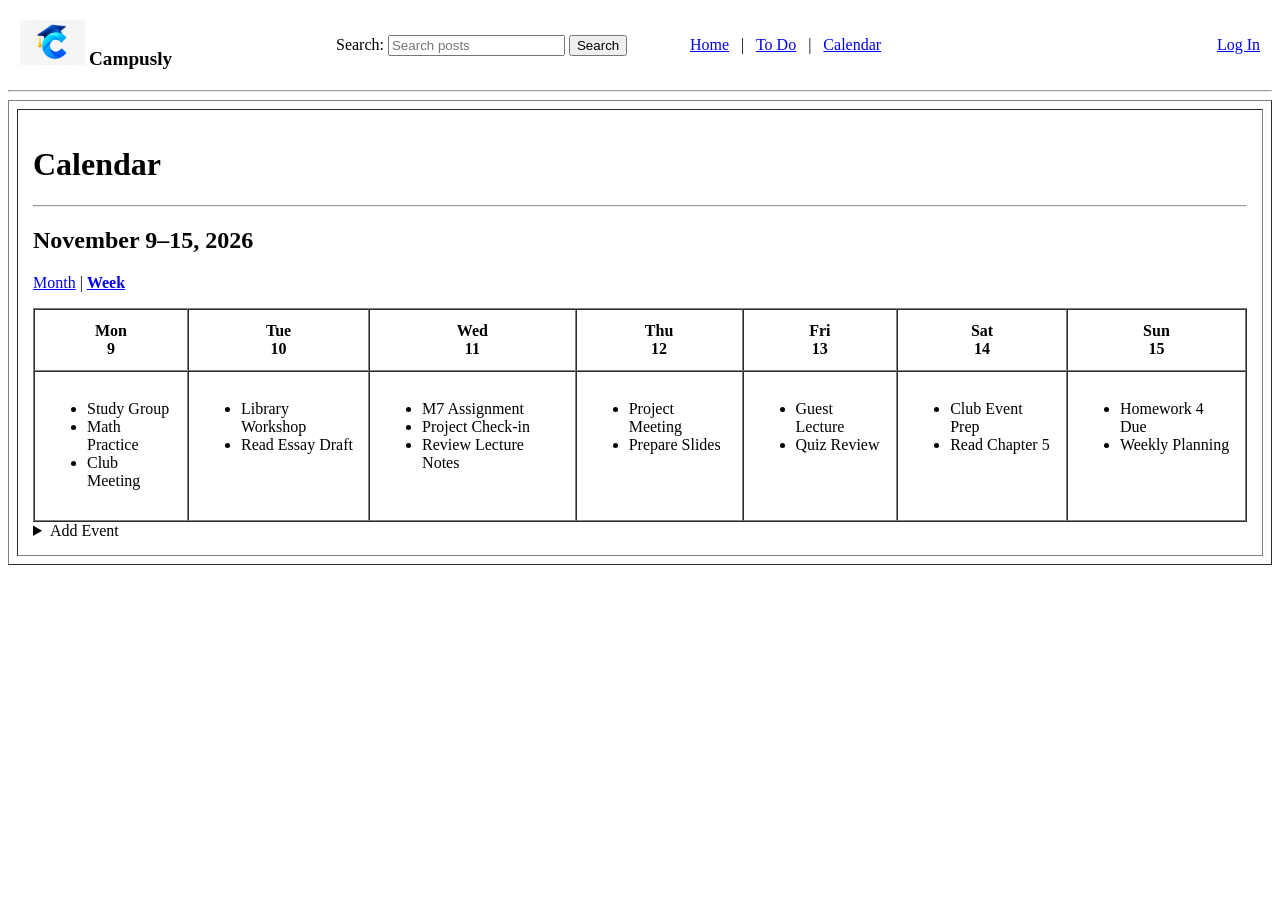
==== calendar-week.html @ 5a2961ea "initial commit" ====
<!DOCTYPE html>
<html lang="en">
<head>
  <meta charset="UTF-8">
  <meta name="viewport" content="width=device-width, initial-scale=1.0">
  <title>Campusly | Calendar Week</title>
</head>
<body>
  <header>
  <table width="100%" cellpadding="12" cellspacing="0">
    <tr>
      <td width="25%" valign="middle"><a href="index.html"><img src="assets/campusly-logo.png" alt="Campusly logo" width="65" height="45"></a> <big><b>Campusly</b></big></td>
      <td width="28%" valign="middle"><form action="index.html#feed" method="get"><label for="search">Search:</label> <input id="search" name="q" type="search" placeholder="Search posts"> <button type="submit">Search</button></form></td>
      <td valign="middle"><nav><a href="index.html">Home</a> &nbsp; | &nbsp; <a href="todo.html">To Do</a> &nbsp; | &nbsp; <a href="calendar.html">Calendar</a></nav></td>
      <td align="right" valign="middle"><a href="login.html">Log In</a></td>
    </tr>
  </table>
  <hr>
  </header>
  <main>
    <table width="100%" border="1" cellpadding="15" cellspacing="8">
      <tr>
        <td valign="top">
          <h1>Calendar</h1>
          <hr>
          <h2>November 9–15, 2026</h2>
          <p><a href="calendar.html">Month</a> | <a href="calendar-week.html" aria-current="page"><b>Week</b></a></p>
          <table border="1" width="100%" cellpadding="12" cellspacing="0">
            <thead>
              <tr><th scope="col">Mon<br>9</th><th scope="col">Tue<br>10</th><th scope="col">Wed<br>11</th><th scope="col">Thu<br>12</th><th scope="col">Fri<br>13</th><th scope="col">Sat<br>14</th><th scope="col">Sun<br>15</th></tr>
            </thead>
            <tbody>
              <tr height="150">
                <td valign="top"><ul><li>Study Group</li><li>Math Practice</li><li>Club Meeting</li></ul></td>
                <td valign="top"><ul><li>Library Workshop</li><li>Read Essay Draft</li></ul></td>
                <td valign="top"><ul><li>M7 Assignment</li><li>Project Check-in</li><li>Review Lecture Notes</li></ul></td>
                <td valign="top"><ul><li>Project Meeting</li><li>Prepare Slides</li></ul></td>
                <td valign="top"><ul><li>Guest Lecture</li><li>Quiz Review</li></ul></td>
                <td valign="top"><ul><li>Club Event Prep</li><li>Read Chapter 5</li></ul></td>
                <td valign="top"><ul><li>Homework 4 Due</li><li>Weekly Planning</li></ul></td>
              </tr>
            </tbody>
          </table>
          <details>
            <summary>Add Event</summary>
            <form action="calendar-week.html" method="get">
              <p><label for="event-title">Title</label> <input id="event-title" type="text" required></p>
              <p><label for="event-date">Date</label> <input id="event-date" type="date" required></p>
              <button type="submit">Save</button>
            </form>
          </details>
        </td>
      </tr>
    </table>
  </main>
</body>
</html>
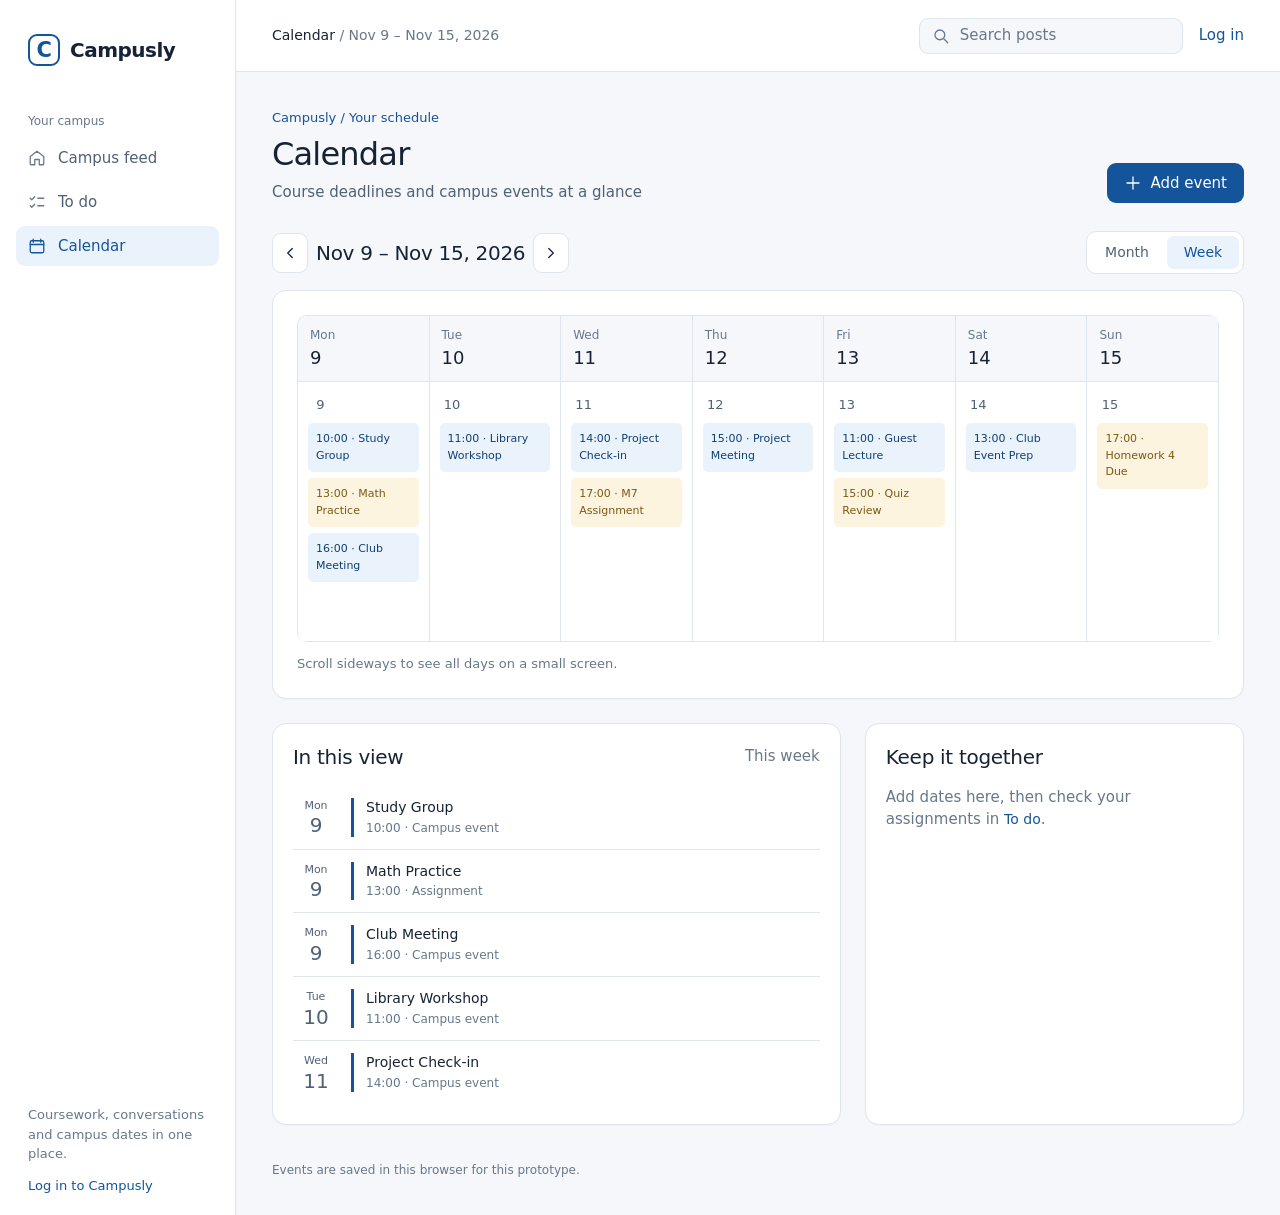
==== commit 9cf0d0bd: "design" ====
--- a/calendar-week.html
+++ b/calendar-week.html
@@ -1,57 +1,61 @@
-<!DOCTYPE html>
+﻿<!doctype html>
 <html lang="en">
 <head>
-  <meta charset="UTF-8">
-  <meta name="viewport" content="width=device-width, initial-scale=1.0">
-  <title>Campusly | Calendar Week</title>
+  <meta charset="utf-8"><meta name="viewport" content="width=device-width, initial-scale=1">
+  <meta name="theme-color" content="#f5f7fa">
+  <title>Calendar | Campusly</title>
+  <link rel="icon" type="image/svg+xml" href="assets/favicon.svg">
+  <link rel="stylesheet" href="styles.css"><script src="app.js" defer></script>
 </head>
-<body>
-  <header>
-  <table width="100%" cellpadding="12" cellspacing="0">
-    <tr>
-      <td width="25%" valign="middle"><a href="index.html"><img src="assets/campusly-logo.png" alt="Campusly logo" width="65" height="45"></a> <big><b>Campusly</b></big></td>
-      <td width="28%" valign="middle"><form action="index.html#feed" method="get"><label for="search">Search:</label> <input id="search" name="q" type="search" placeholder="Search posts"> <button type="submit">Search</button></form></td>
-      <td valign="middle"><nav><a href="index.html">Home</a> &nbsp; | &nbsp; <a href="todo.html">To Do</a> &nbsp; | &nbsp; <a href="calendar.html">Calendar</a></nav></td>
-      <td align="right" valign="middle"><a href="login.html">Log In</a></td>
-    </tr>
-  </table>
-  <hr>
-  </header>
-  <main>
-    <table width="100%" border="1" cellpadding="15" cellspacing="8">
-      <tr>
-        <td valign="top">
-          <h1>Calendar</h1>
-          <hr>
-          <h2>November 9–15, 2026</h2>
-          <p><a href="calendar.html">Month</a> | <a href="calendar-week.html" aria-current="page"><b>Week</b></a></p>
-          <table border="1" width="100%" cellpadding="12" cellspacing="0">
-            <thead>
-              <tr><th scope="col">Mon<br>9</th><th scope="col">Tue<br>10</th><th scope="col">Wed<br>11</th><th scope="col">Thu<br>12</th><th scope="col">Fri<br>13</th><th scope="col">Sat<br>14</th><th scope="col">Sun<br>15</th></tr>
-            </thead>
-            <tbody>
-              <tr height="150">
-                <td valign="top"><ul><li>Study Group</li><li>Math Practice</li><li>Club Meeting</li></ul></td>
-                <td valign="top"><ul><li>Library Workshop</li><li>Read Essay Draft</li></ul></td>
-                <td valign="top"><ul><li>M7 Assignment</li><li>Project Check-in</li><li>Review Lecture Notes</li></ul></td>
-                <td valign="top"><ul><li>Project Meeting</li><li>Prepare Slides</li></ul></td>
-                <td valign="top"><ul><li>Guest Lecture</li><li>Quiz Review</li></ul></td>
-                <td valign="top"><ul><li>Club Event Prep</li><li>Read Chapter 5</li></ul></td>
-                <td valign="top"><ul><li>Homework 4 Due</li><li>Weekly Planning</li></ul></td>
-              </tr>
-            </tbody>
-          </table>
-          <details>
-            <summary>Add Event</summary>
-            <form action="calendar-week.html" method="get">
-              <p><label for="event-title">Title</label> <input id="event-title" type="text" required></p>
-              <p><label for="event-date">Date</label> <input id="event-date" type="date" required></p>
-              <button type="submit">Save</button>
-            </form>
-          </details>
-        </td>
-      </tr>
-    </table>
-  </main>
+<body data-page="calendar-week">
+  <div class="app-shell">
+    <aside class="sidebar" aria-label="Main navigation">
+      <a class="brand" href="index.html"><span class="brand-mark" aria-hidden="true">C</span>Campusly</a>
+      <p class="side-label">Your campus</p>
+      <nav class="side-nav" aria-label="Primary">
+        <a class="side-link" href="index.html"><svg aria-hidden="true"><use href="assets/icons.svg#home"></use></svg>Campus feed</a>
+        <a class="side-link" href="todo.html"><svg aria-hidden="true"><use href="assets/icons.svg#checklist"></use></svg>To do</a>
+        <a class="side-link" href="calendar.html" aria-current="page"><svg aria-hidden="true"><use href="assets/icons.svg#calendar"></use></svg>Calendar</a>
+      </nav>
+      <div class="side-bottom"><p>Coursework, conversations and campus dates in one place.</p><a href="login.html">Log in to Campusly</a></div>
+    </aside>
+    <div class="app-main">
+      <header class="topbar">
+        <div class="topbar-context"><strong>Calendar</strong> <span class="muted">/ November 2026</span></div>
+        <a class="mobile-brand" href="index.html">Campusly</a>
+        <div class="topbar-actions">
+          <form class="topbar-search" action="index.html" method="get" role="search"><svg aria-hidden="true"><use href="assets/icons.svg#search"></use></svg><label class="sr-only" for="site-search">Search posts</label><input id="site-search" name="q" type="search" placeholder="Search posts"></form>
+          <a class="topbar-login" href="login.html">Log in</a>
+        </div>
+      </header>
+      <main class="page">
+        <div class="page-heading">
+          <div><p class="eyebrow">Campusly / Your schedule</p><h1>Calendar</h1><p class="page-subtitle">Course deadlines and campus events at a glance</p></div>
+          <button class="button button-primary" type="button" data-open-dialog="event-dialog"><svg aria-hidden="true"><use href="assets/icons.svg#plus"></use></svg>Add event</button>
+        </div>
+        <div class="calendar-toolbar">
+          <div class="calendar-nav"><button class="button button-secondary button-icon" type="button" id="calendar-prev" aria-label="Previous week"><svg aria-hidden="true"><use href="assets/icons.svg#chevron-left"></use></svg></button><h2 class="calendar-title" id="calendar-title">November 2026</h2><button class="button button-secondary button-icon" type="button" id="calendar-next" aria-label="Next week"><svg aria-hidden="true"><use href="assets/icons.svg#chevron-right"></use></svg></button></div>
+          <nav class="view-switch" aria-label="Calendar view"><a href="calendar.html">Month</a><a href="calendar-week.html" aria-current="page">Week</a></nav>
+        </div>
+        <div class="page-grid">
+          <section class="card" aria-label="Weekly calendar"><div class="calendar-scroll"><div id="calendar-grid" class="calendar-grid"></div></div><p class="calendar-note">Scroll sideways to see all days on a small screen.</p><noscript><p>Enable JavaScript to view the sample calendar.</p></noscript></section>
+          <aside class="stack">
+            <section class="card card-compact"><div class="card-heading"><h2>In this view</h2><span class="muted" id="agenda-period"></span></div><div id="calendar-agenda" class="agenda-list"></div></section>
+            <section class="card card-compact"><div class="card-heading"><h2>Keep it together</h2></div><p class="muted" style="margin:0">Add dates here, then check your assignments in <a class="text-link" href="todo.html">To do</a>.</p></section>
+          </aside>
+        </div>
+        <footer class="site-footer">Events are saved in this browser for this prototype.</footer>
+      </main>
+    </div>
+  </div>
+  <dialog id="event-dialog" aria-labelledby="event-dialog-title">
+    <div class="dialog-heading"><h2 id="event-dialog-title">Add an event</h2><button class="button button-quiet button-icon" type="button" data-close-dialog aria-label="Close"><svg aria-hidden="true"><use href="assets/icons.svg#close"></use></svg></button></div>
+    <form id="event-form" class="form-grid">
+      <label class="field">Event title<input class="input" name="title" maxlength="100" placeholder="e.g. Study group" required></label>
+      <div class="form-row"><label class="field">Date<input class="input" name="date" type="date" required></label><label class="field">Time<input class="input" name="time" type="time" required></label></div>
+      <label class="field">Type<select class="select" name="kind"><option value="event">Campus event</option><option value="assignment">Assignment</option></select></label>
+      <div class="form-actions"><button class="button button-secondary" type="button" data-close-dialog>Cancel</button><button class="button button-primary" type="submit">Save event</button></div>
+    </form>
+  </dialog>
 </body>
 </html>
--- a/styles.css
+++ b/styles.css
@@ -0,0 +1,242 @@
+/* Campusly design pass, informed by unslop by Damir Sokolovsky (CC BY 4.0). */
+:root {
+  color-scheme: light;
+  --page: #f5f7fa;
+  --paper: #fff;
+  --raised: #edf1f5;
+  --line: #dfe5ec;
+  --ink: #172335;
+  --secondary: #506175;
+  --muted: #67788b;
+  --blue: #14549a;
+  --blue-dark: #103f74;
+  --blue-pale: #eaf2fb;
+  --gold: #d9a42b;
+  --gold-pale: #fcf4df;
+  --green: #22725b;
+  --red: #b94b45;
+  --radius: 14px;
+  font-family: "Aptos", "Segoe UI", system-ui, sans-serif;
+  font-size: 15px;
+  line-height: 1.5;
+}
+* { box-sizing: border-box; }
+html { scroll-behavior: smooth; }
+body { margin: 0; background: var(--page); color: var(--ink); }
+button, input, select, textarea { font: inherit; }
+button { cursor: pointer; }
+a { color: inherit; text-decoration: none; }
+svg { flex: none; width: 18px; height: 18px; stroke: currentColor; fill: none; stroke-width: 1.7; stroke-linecap: round; stroke-linejoin: round; }
+img { max-width: 100%; }
+:focus-visible { outline: 3px solid #75afe5; outline-offset: 2px; }
+.sr-only { position: absolute; width: 1px; height: 1px; padding: 0; margin: -1px; overflow: hidden; clip: rect(0,0,0,0); white-space: nowrap; border: 0; }
+.app-shell { min-height: 100vh; display: grid; grid-template-columns: 236px minmax(0, 1fr); }
+.sidebar { display: flex; flex-direction: column; min-height: 100vh; padding: 28px 16px 20px; border-right: 1px solid var(--line); background: var(--paper); }
+.brand { display: flex; align-items: center; gap: 10px; padding: 0 12px; min-height: 44px; font-size: 20px; font-weight: 600; letter-spacing: -.025em; }
+.brand-mark { width: 32px; height: 32px; display: grid; place-items: center; border: 2px solid var(--blue); border-radius: 9px; color: var(--blue); font-size: 21px; font-weight: 600; line-height: 1; }
+.side-label { margin: 40px 12px 8px; color: var(--muted); font-size: 12px; font-weight: 500; }
+.side-nav { display: grid; gap: 4px; }
+.side-link { display: flex; align-items: center; gap: 12px; min-height: 40px; padding: 8px 12px; border-radius: 9px; color: var(--secondary); font-weight: 500; transition: background-color 160ms, color 160ms; }
+.side-link:hover { background: var(--raised); color: var(--ink); }
+.side-link[aria-current="page"] { color: var(--blue); background: var(--blue-pale); }
+.side-link svg { color: var(--muted); }
+.side-link[aria-current="page"] svg { color: var(--blue); }
+.side-bottom { margin-top: auto; padding: 20px 12px 0; color: var(--muted); font-size: 13px; }
+.side-bottom p { margin: 0 0 12px; }
+.side-bottom a { color: var(--blue); font-weight: 500; }
+.app-main { min-width: 0; }
+.topbar { height: 72px; display: flex; align-items: center; justify-content: space-between; gap: 20px; padding: 0 36px; background: var(--paper); border-bottom: 1px solid var(--line); }
+.topbar-context { color: var(--secondary); font-size: 14px; }
+.topbar-context strong { color: var(--ink); font-weight: 500; }
+.topbar-actions { display: flex; align-items: center; gap: 16px; }
+.topbar-search { display: flex; align-items: center; gap: 8px; width: min(264px, 25vw); height: 36px; padding: 0 12px; color: var(--muted); border: 1px solid var(--line); border-radius: 9px; background: var(--page); }
+.topbar-search input { min-width: 0; width: 100%; border: 0; outline: 0; background: transparent; color: var(--ink); }
+.topbar-search:focus-within { border-color: #7aabd9; outline: 3px solid #dcecfb; }
+.topbar-search input::placeholder { color: var(--muted); }
+.topbar-login { color: var(--blue); font-weight: 500; white-space: nowrap; }
+.topbar-login:hover, .text-link:hover { text-decoration: underline; text-underline-offset: 3px; }
+.mobile-brand { display: none; }
+.page { width: min(100%, 1500px); margin: 0 auto; padding: 36px; }
+.page-heading { display: flex; justify-content: space-between; align-items: flex-end; gap: 20px; margin-bottom: 28px; }
+.eyebrow { margin: 0 0 8px; color: var(--blue); font-size: 13px; font-weight: 500; }
+h1, h2, h3, p { margin-top: 0; }
+h1 { margin-bottom: 8px; font-size: clamp(28px, 2.5vw, 36px); line-height: 1.16; font-weight: 500; letter-spacing: -.025em; }
+h2 { font-size: 20px; line-height: 1.3; font-weight: 500; letter-spacing: -.015em; }
+h3 { font-size: 17px; line-height: 1.35; font-weight: 500; }
+.page-subtitle { margin: 0; color: var(--secondary); }
+.page-grid { display: grid; grid-template-columns: minmax(0, 1.75fr) minmax(288px, 1fr); gap: 24px; align-items: start; }
+.stack { display: grid; gap: 24px; min-width: 0; }
+.card { min-width: 0; padding: 24px; background: var(--paper); border: 1px solid var(--line); border-radius: var(--radius); box-shadow: 0 1px 2px rgba(23,35,53,.025); }
+.card-compact { padding: 20px; }
+.card-heading { display: flex; justify-content: space-between; align-items: center; gap: 12px; margin-bottom: 16px; }
+.card-heading h2 { margin: 0; }
+.text-link { color: var(--blue); font-size: 14px; font-weight: 500; }
+.muted { color: var(--muted); }
+.button { min-height: 40px; display: inline-flex; align-items: center; justify-content: center; gap: 8px; padding: 8px 16px; border: 1px solid transparent; border-radius: 9px; font-weight: 500; white-space: nowrap; transition: background-color 160ms, border-color 160ms, color 160ms, transform 160ms; }
+.button:active { transform: scale(.98); }
+.button-primary { background: var(--blue); color: #fff; }
+.button-primary:hover { background: var(--blue-dark); }
+.button-secondary { background: var(--paper); border-color: var(--line); color: var(--ink); }
+.button-secondary:hover { background: var(--raised); }
+.button-quiet { min-height: 32px; padding: 4px 8px; color: var(--secondary); background: transparent; }
+.button-quiet:hover { background: var(--raised); color: var(--ink); }
+.button-icon { width: 36px; height: 36px; padding: 0; }
+.filter-row { display: flex; align-items: center; gap: 6px; flex-wrap: wrap; }
+.filter-button { min-height: 32px; padding: 5px 12px; border: 0; border-radius: 7px; background: transparent; color: var(--secondary); }
+.filter-button:hover { background: var(--raised); }
+.filter-button[aria-pressed="true"] { background: var(--blue-pale); color: var(--blue); font-weight: 500; }
+.feed-toolbar { display: flex; align-items: center; justify-content: space-between; gap: 12px; margin-bottom: 16px; }
+.feed-count { color: var(--muted); font-size: 13px; font-variant-numeric: tabular-nums; }
+.composer-trigger { width: 100%; display: flex; align-items: center; gap: 12px; padding: 16px 20px; border: 1px solid var(--line); border-radius: var(--radius); background: var(--paper); color: var(--muted); text-align: left; }
+.composer-trigger:hover { border-color: #9fc0df; }
+.avatar { display: grid; place-items: center; width: 36px; height: 36px; border-radius: 11px; background: #dde9f5; color: var(--blue-dark); font-size: 13px; font-weight: 600; }
+.avatar.gold { background: #f9efd5; color: #805d16; }
+.avatar.green { background: #e1efe9; color: #246750; }
+.post-list { display: grid; gap: 16px; }
+.post { padding: 24px; }
+.post-top { display: flex; align-items: center; gap: 12px; }
+.post-author { font-weight: 500; }
+.post-meta { color: var(--muted); font-size: 13px; }
+.post-category { margin-left: auto; padding: 4px 8px; border-radius: 5px; background: var(--raised); color: var(--secondary); font-size: 12px; }
+.post h2 { margin: 20px 0 8px; font-size: 20px; }
+.post p { margin-bottom: 20px; color: var(--secondary); white-space: pre-wrap; }
+.post-actions { display: flex; align-items: center; gap: 16px; padding-top: 16px; border-top: 1px solid var(--line); }
+.post-action { display: inline-flex; align-items: center; gap: 7px; border: 0; padding: 4px 0; background: transparent; color: var(--secondary); font-size: 13px; }
+.post-action:hover, .post-action[aria-pressed="true"] { color: var(--blue); }
+.post-action svg { width: 16px; height: 16px; }
+.comment-list { display: grid; gap: 8px; margin-top: 16px; }
+.comment { padding: 10px 12px; border-radius: 8px; background: var(--page); color: var(--secondary); font-size: 14px; }
+.comment strong { color: var(--ink); font-weight: 500; }
+.comment-form { display: flex; gap: 8px; margin-top: 12px; }
+.comment-form input { flex: 1; min-width: 0; }
+.input, .select, .textarea { width: 100%; min-height: 40px; padding: 8px 12px; border: 1px solid #cbd5e0; border-radius: 9px; outline: 0; background: var(--paper); color: var(--ink); }
+.input:focus, .select:focus, .textarea:focus { border-color: #7aabd9; box-shadow: 0 0 0 3px #dcecfb; }
+.textarea { min-height: 116px; resize: vertical; }
+.field { display: grid; gap: 6px; color: var(--ink); font-size: 14px; font-weight: 500; }
+.field-help { color: var(--muted); font-size: 13px; font-weight: 400; }
+.form-grid { display: grid; gap: 16px; }
+.form-row { display: grid; grid-template-columns: 1fr 1fr; gap: 12px; }
+.form-actions { display: flex; justify-content: flex-end; gap: 8px; margin-top: 8px; }
+.rule-date { padding-left: 12px; border-left: 3px solid var(--blue); }
+.spotlight { border-color: #c9dff3; background: #f6faff; }
+.spotlight .eyebrow { margin-bottom: 4px; }
+.spotlight h2 { margin-bottom: 6px; }
+.spotlight p { margin-bottom: 0; color: var(--secondary); }
+.mini-task-list, .task-list { list-style: none; margin: 0; padding: 0; }
+.mini-task { display: flex; align-items: center; gap: 10px; padding: 10px 0; border-top: 1px solid var(--line); }
+.mini-task:first-child { border-top: 0; }
+.mini-task label { min-width: 0; flex: 1; line-height: 1.3; }
+.mini-task time { color: var(--muted); font-size: 12px; white-space: nowrap; font-variant-numeric: tabular-nums; }
+input[type="checkbox"] { width: 17px; height: 17px; margin: 0; accent-color: var(--blue); cursor: pointer; }
+.mini-task:has(input:checked) label, .task-row:has(input:checked) .task-title { color: var(--muted); text-decoration: line-through; }
+.agenda-list { display: grid; gap: 0; }
+.agenda-item { display: grid; grid-template-columns: 46px minmax(0,1fr); gap: 12px; padding: 12px 0; border-top: 1px solid var(--line); }
+.agenda-item:first-child { border-top: 0; }
+.agenda-date { display: grid; align-content: start; text-align: center; color: var(--secondary); }
+.agenda-date span { font-size: 11px; }
+.agenda-date strong { font-size: 20px; line-height: 1.1; font-weight: 500; font-variant-numeric: tabular-nums; }
+.agenda-body { padding-left: 12px; border-left: 3px solid var(--blue); }
+.agenda-body h3 { margin: 0 0 2px; font-size: 14px; }
+.agenda-body p { margin: 0; color: var(--muted); font-size: 12px; }
+.task-summary { display: flex; align-items: center; gap: 28px; padding: 24px; }
+.task-summary-number { font-size: 42px; line-height: 1; font-weight: 500; font-variant-numeric: tabular-nums; }
+.task-summary-copy p { margin: 4px 0 0; color: var(--secondary); }
+.progress-track { height: 6px; margin-top: 12px; overflow: hidden; border-radius: 6px; background: var(--raised); }
+.progress-fill { height: 100%; border-radius: inherit; background: var(--blue); transition: width 300ms; }
+.task-toolbar { display: flex; align-items: center; justify-content: space-between; gap: 12px; margin-bottom: 16px; }
+.task-row { display: grid; grid-template-columns: 22px minmax(0,1fr) auto auto; align-items: center; gap: 16px; min-height: 68px; padding: 12px 4px; border-top: 1px solid var(--line); }
+.task-row:first-child { border-top: 0; }
+.task-title { display: block; font-weight: 500; }
+.task-detail { display: block; color: var(--muted); font-size: 13px; }
+.task-due { color: var(--secondary); font-size: 13px; white-space: nowrap; font-variant-numeric: tabular-nums; }
+.task-due.overdue { color: var(--red); }
+.task-empty, .feed-empty { padding: 36px 16px; text-align: center; color: var(--muted); }
+.calendar-toolbar { display: flex; align-items: center; justify-content: space-between; gap: 16px; margin-bottom: 16px; }
+.view-switch { display: flex; align-items: center; gap: 4px; padding: 4px; border: 1px solid var(--line); border-radius: 10px; background: var(--paper); }
+.view-switch a { min-width: 72px; padding: 6px 12px; border-radius: 7px; color: var(--secondary); text-align: center; font-size: 14px; }
+.view-switch a[aria-current="page"] { background: var(--blue-pale); color: var(--blue); font-weight: 500; }
+.calendar-nav { display: flex; align-items: center; gap: 8px; }
+.calendar-title { min-width: 180px; margin: 0; font-size: 20px; text-align: center; }
+.calendar-scroll { width: 100%; overflow-x: auto; }
+.calendar-grid { display: grid; grid-template-columns: repeat(7, minmax(110px, 1fr)); min-width: 770px; border-top: 1px solid var(--line); border-left: 1px solid var(--line); border-radius: 10px; overflow: hidden; }
+.day-head { padding: 10px 12px; border-right: 1px solid var(--line); border-bottom: 1px solid var(--line); background: var(--page); color: var(--muted); font-size: 12px; font-weight: 500; }
+.calendar-day { min-height: 116px; padding: 10px; border-right: 1px solid var(--line); border-bottom: 1px solid var(--line); background: var(--paper); }
+.calendar-day.outside { background: #f9fafb; }
+.calendar-day.today { background: #f7faff; }
+.day-number { display: inline-grid; place-items: center; width: 25px; height: 25px; color: var(--secondary); font-size: 13px; font-variant-numeric: tabular-nums; }
+.today .day-number { border-radius: 7px; background: var(--blue); color: #fff; }
+.outside .day-number { color: #9aa6b3; }
+.event-chip { display: block; width: 100%; margin-top: 6px; padding: 5px 7px; overflow: hidden; border-radius: 5px; background: var(--blue-pale); color: var(--blue-dark); font-size: 11px; font-weight: 500; text-overflow: ellipsis; white-space: nowrap; }
+.event-chip.assignment { background: var(--gold-pale); color: #795914; }
+.week-grid .calendar-day { min-height: 260px; }
+.week-grid .day-head { min-height: 58px; }
+.week-grid .day-head strong { display: block; color: var(--ink); font-size: 18px; font-weight: 500; }
+.week-grid .event-chip { padding: 8px; white-space: normal; }
+.calendar-note { margin: 12px 0 0; color: var(--muted); font-size: 13px; }
+body[data-page^="calendar"] .page-grid { grid-template-columns: minmax(0, 1fr); }
+body[data-page^="calendar"] .page-grid > .stack { grid-template-columns: minmax(0, 1.5fr) minmax(260px, 1fr); }
+.login-layout { display: grid; grid-template-columns: minmax(0, 1.15fr) minmax(340px, .85fr); gap: 40px; align-items: center; min-height: calc(100vh - 144px); }
+.login-story { padding: 40px; border-radius: 20px; background: #eaf2fb; }
+.login-story h1 { max-width: 560px; margin-bottom: 16px; font-size: clamp(36px, 3.5vw, 52px); }
+.login-story > p { max-width: 460px; color: var(--secondary); font-size: 18px; }
+.preview { max-width: 490px; margin-top: 44px; padding: 22px; border: 1px solid #cddded; border-radius: 16px; background: var(--paper); box-shadow: 0 14px 32px rgba(20,84,154,.09); }
+.preview-heading { display: flex; justify-content: space-between; gap: 8px; margin-bottom: 8px; color: var(--secondary); font-size: 13px; }
+.preview-row { display: flex; align-items: center; gap: 10px; padding: 12px 0; border-top: 1px solid var(--line); font-size: 14px; }
+.preview-row time { margin-left: auto; color: var(--muted); font-size: 12px; white-space: nowrap; }
+.login-card { max-width: 440px; width: 100%; margin: 0 auto; }
+.login-card h2 { margin-bottom: 8px; font-size: 30px; }
+.login-card > p { color: var(--secondary); }
+.login-card .form-grid { margin-top: 28px; }
+.login-card .button { width: 100%; margin-top: 8px; }
+.login-note { margin-top: 20px; padding: 12px 16px; border-left: 3px solid var(--blue); background: var(--blue-pale); color: var(--secondary); font-size: 13px; }
+.status-message { min-height: 20px; margin: 8px 0 0; color: var(--blue-dark); font-size: 14px; }
+dialog { width: min(480px, calc(100vw - 32px)); max-height: calc(100vh - 32px); padding: 24px; border: 1px solid var(--line); border-radius: 16px; box-shadow: 0 24px 80px rgba(23,35,53,.2); }
+dialog::backdrop { background: rgba(23,35,53,.38); }
+.dialog-heading { display: flex; justify-content: space-between; align-items: center; gap: 12px; margin-bottom: 16px; }
+.dialog-heading h2 { margin: 0; }
+.site-footer { margin-top: 36px; color: var(--muted); font-size: 12px; }
+@media (max-width: 1120px) {
+  .page-grid { grid-template-columns: minmax(0, 1fr) 280px; }
+  .page { padding: 28px; }
+  .topbar { padding: 0 28px; }
+  .login-layout { gap: 20px; }
+}
+@media (max-width: 880px) {
+  .app-shell { grid-template-columns: 1fr; }
+  .sidebar { min-height: auto; padding: 12px 20px; border-right: 0; border-bottom: 1px solid var(--line); }
+  .sidebar .brand, .side-label, .side-bottom { display: none; }
+  .side-nav { display: flex; gap: 4px; }
+  .side-link { min-height: 40px; padding: 8px 12px; }
+  .topbar { height: 60px; }
+  .mobile-brand { display: inline; font-weight: 600; color: var(--blue); }
+  .topbar-context { display: none; }
+  .topbar-search { width: min(300px, 42vw); }
+  .page-grid { grid-template-columns: 1fr; }
+  body[data-page^="calendar"] .page-grid > .stack { grid-template-columns: 1fr; }
+  .login-layout { min-height: 0; grid-template-columns: 1fr; }
+  .login-story { padding: 28px; }
+  .preview { margin-top: 24px; }
+  .login-card { max-width: none; padding: 20px 4px; }
+}
+@media (max-width: 560px) {
+  .sidebar { padding: 8px 12px; overflow-x: auto; }
+  .side-link { gap: 6px; padding: 8px; font-size: 13px; white-space: nowrap; }
+  .side-link svg { width: 16px; height: 16px; }
+  .topbar { gap: 8px; padding: 0 16px; }
+  .topbar-actions { flex: 1; justify-content: flex-end; gap: 10px; }
+  .topbar-search { width: min(100%, 220px); }
+  .page { padding: 24px 16px; }
+  .page-heading { align-items: flex-start; flex-direction: column; }
+  .card, .post { padding: 20px; }
+  .feed-toolbar, .task-toolbar, .calendar-toolbar { align-items: flex-start; flex-direction: column; }
+  .task-row { grid-template-columns: 22px minmax(0,1fr) auto; gap: 12px; }
+  .task-row .button-icon { grid-column: 3; }
+  .task-due { grid-column: 2; grid-row: 2; }
+  .form-row { grid-template-columns: 1fr; }
+  .login-story { padding: 24px; }
+  .login-story h1 { font-size: 36px; }
+  .preview { padding: 16px; }
+}
+@media (prefers-reduced-motion: reduce) {
+  *, *::before, *::after { scroll-behavior: auto !important; transition-duration: .01ms !important; animation-duration: .01ms !important; }
+}
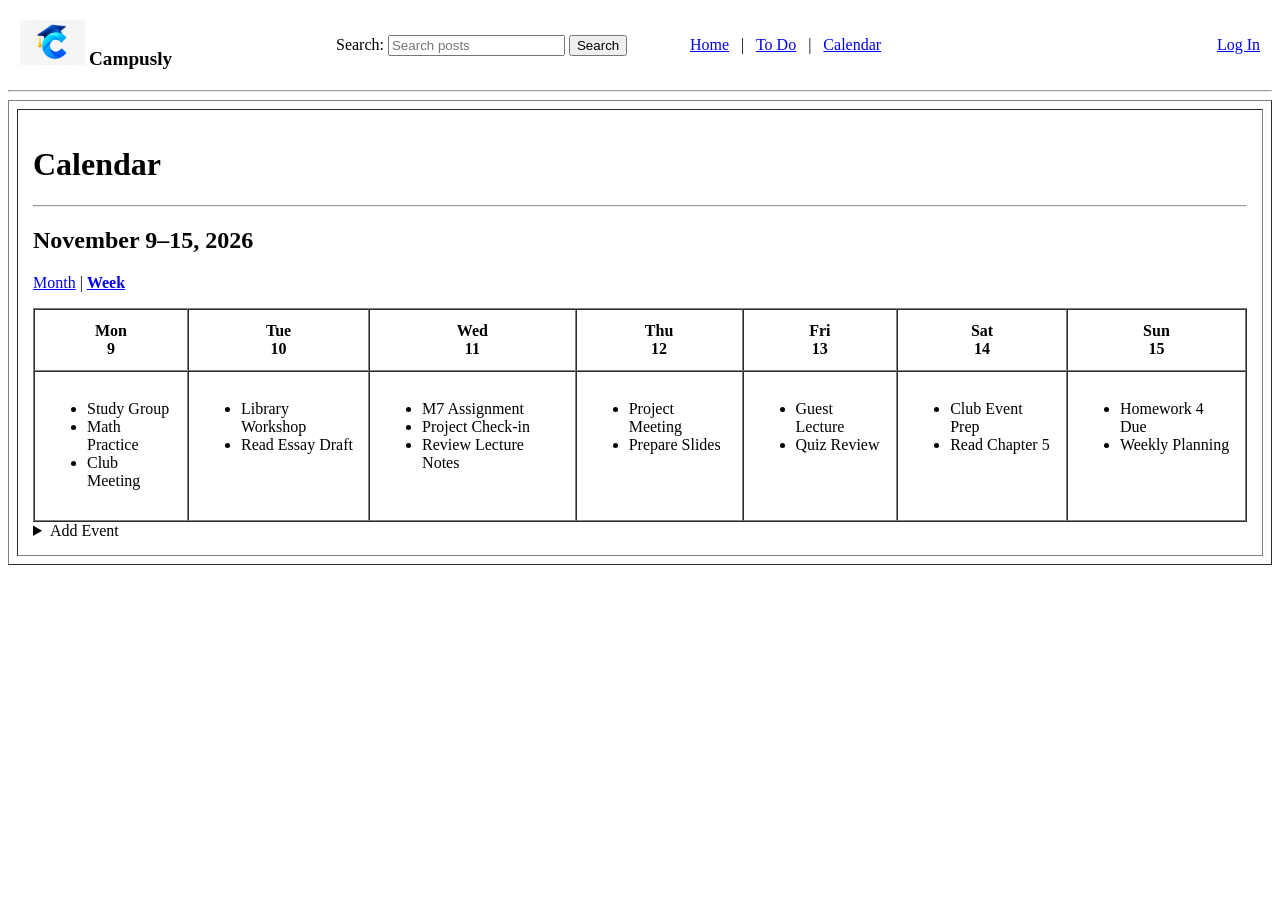
==== commit c52dea2b: "Keep original site at root and move redesign to temp preview" ====
--- a/calendar-week.html
+++ b/calendar-week.html
@@ -1,61 +1,57 @@
-﻿<!doctype html>
+<!DOCTYPE html>
 <html lang="en">
 <head>
-  <meta charset="utf-8"><meta name="viewport" content="width=device-width, initial-scale=1">
-  <meta name="theme-color" content="#f5f7fa">
-  <title>Calendar | Campusly</title>
-  <link rel="icon" type="image/svg+xml" href="assets/favicon.svg">
-  <link rel="stylesheet" href="styles.css"><script src="app.js" defer></script>
+  <meta charset="UTF-8">
+  <meta name="viewport" content="width=device-width, initial-scale=1.0">
+  <title>Campusly | Calendar Week</title>
 </head>
-<body data-page="calendar-week">
-  <div class="app-shell">
-    <aside class="sidebar" aria-label="Main navigation">
-      <a class="brand" href="index.html"><span class="brand-mark" aria-hidden="true">C</span>Campusly</a>
-      <p class="side-label">Your campus</p>
-      <nav class="side-nav" aria-label="Primary">
-        <a class="side-link" href="index.html"><svg aria-hidden="true"><use href="assets/icons.svg#home"></use></svg>Campus feed</a>
-        <a class="side-link" href="todo.html"><svg aria-hidden="true"><use href="assets/icons.svg#checklist"></use></svg>To do</a>
-        <a class="side-link" href="calendar.html" aria-current="page"><svg aria-hidden="true"><use href="assets/icons.svg#calendar"></use></svg>Calendar</a>
-      </nav>
-      <div class="side-bottom"><p>Coursework, conversations and campus dates in one place.</p><a href="login.html">Log in to Campusly</a></div>
-    </aside>
-    <div class="app-main">
-      <header class="topbar">
-        <div class="topbar-context"><strong>Calendar</strong> <span class="muted">/ November 2026</span></div>
-        <a class="mobile-brand" href="index.html">Campusly</a>
-        <div class="topbar-actions">
-          <form class="topbar-search" action="index.html" method="get" role="search"><svg aria-hidden="true"><use href="assets/icons.svg#search"></use></svg><label class="sr-only" for="site-search">Search posts</label><input id="site-search" name="q" type="search" placeholder="Search posts"></form>
-          <a class="topbar-login" href="login.html">Log in</a>
-        </div>
-      </header>
-      <main class="page">
-        <div class="page-heading">
-          <div><p class="eyebrow">Campusly / Your schedule</p><h1>Calendar</h1><p class="page-subtitle">Course deadlines and campus events at a glance</p></div>
-          <button class="button button-primary" type="button" data-open-dialog="event-dialog"><svg aria-hidden="true"><use href="assets/icons.svg#plus"></use></svg>Add event</button>
-        </div>
-        <div class="calendar-toolbar">
-          <div class="calendar-nav"><button class="button button-secondary button-icon" type="button" id="calendar-prev" aria-label="Previous week"><svg aria-hidden="true"><use href="assets/icons.svg#chevron-left"></use></svg></button><h2 class="calendar-title" id="calendar-title">November 2026</h2><button class="button button-secondary button-icon" type="button" id="calendar-next" aria-label="Next week"><svg aria-hidden="true"><use href="assets/icons.svg#chevron-right"></use></svg></button></div>
-          <nav class="view-switch" aria-label="Calendar view"><a href="calendar.html">Month</a><a href="calendar-week.html" aria-current="page">Week</a></nav>
-        </div>
-        <div class="page-grid">
-          <section class="card" aria-label="Weekly calendar"><div class="calendar-scroll"><div id="calendar-grid" class="calendar-grid"></div></div><p class="calendar-note">Scroll sideways to see all days on a small screen.</p><noscript><p>Enable JavaScript to view the sample calendar.</p></noscript></section>
-          <aside class="stack">
-            <section class="card card-compact"><div class="card-heading"><h2>In this view</h2><span class="muted" id="agenda-period"></span></div><div id="calendar-agenda" class="agenda-list"></div></section>
-            <section class="card card-compact"><div class="card-heading"><h2>Keep it together</h2></div><p class="muted" style="margin:0">Add dates here, then check your assignments in <a class="text-link" href="todo.html">To do</a>.</p></section>
-          </aside>
-        </div>
-        <footer class="site-footer">Events are saved in this browser for this prototype.</footer>
-      </main>
-    </div>
-  </div>
-  <dialog id="event-dialog" aria-labelledby="event-dialog-title">
-    <div class="dialog-heading"><h2 id="event-dialog-title">Add an event</h2><button class="button button-quiet button-icon" type="button" data-close-dialog aria-label="Close"><svg aria-hidden="true"><use href="assets/icons.svg#close"></use></svg></button></div>
-    <form id="event-form" class="form-grid">
-      <label class="field">Event title<input class="input" name="title" maxlength="100" placeholder="e.g. Study group" required></label>
-      <div class="form-row"><label class="field">Date<input class="input" name="date" type="date" required></label><label class="field">Time<input class="input" name="time" type="time" required></label></div>
-      <label class="field">Type<select class="select" name="kind"><option value="event">Campus event</option><option value="assignment">Assignment</option></select></label>
-      <div class="form-actions"><button class="button button-secondary" type="button" data-close-dialog>Cancel</button><button class="button button-primary" type="submit">Save event</button></div>
-    </form>
-  </dialog>
+<body>
+  <header>
+  <table width="100%" cellpadding="12" cellspacing="0">
+    <tr>
+      <td width="25%" valign="middle"><a href="index.html"><img src="assets/campusly-logo.png" alt="Campusly logo" width="65" height="45"></a> <big><b>Campusly</b></big></td>
+      <td width="28%" valign="middle"><form action="index.html#feed" method="get"><label for="search">Search:</label> <input id="search" name="q" type="search" placeholder="Search posts"> <button type="submit">Search</button></form></td>
+      <td valign="middle"><nav><a href="index.html">Home</a> &nbsp; | &nbsp; <a href="todo.html">To Do</a> &nbsp; | &nbsp; <a href="calendar.html">Calendar</a></nav></td>
+      <td align="right" valign="middle"><a href="login.html">Log In</a></td>
+    </tr>
+  </table>
+  <hr>
+  </header>
+  <main>
+    <table width="100%" border="1" cellpadding="15" cellspacing="8">
+      <tr>
+        <td valign="top">
+          <h1>Calendar</h1>
+          <hr>
+          <h2>November 9–15, 2026</h2>
+          <p><a href="calendar.html">Month</a> | <a href="calendar-week.html" aria-current="page"><b>Week</b></a></p>
+          <table border="1" width="100%" cellpadding="12" cellspacing="0">
+            <thead>
+              <tr><th scope="col">Mon<br>9</th><th scope="col">Tue<br>10</th><th scope="col">Wed<br>11</th><th scope="col">Thu<br>12</th><th scope="col">Fri<br>13</th><th scope="col">Sat<br>14</th><th scope="col">Sun<br>15</th></tr>
+            </thead>
+            <tbody>
+              <tr height="150">
+                <td valign="top"><ul><li>Study Group</li><li>Math Practice</li><li>Club Meeting</li></ul></td>
+                <td valign="top"><ul><li>Library Workshop</li><li>Read Essay Draft</li></ul></td>
+                <td valign="top"><ul><li>M7 Assignment</li><li>Project Check-in</li><li>Review Lecture Notes</li></ul></td>
+                <td valign="top"><ul><li>Project Meeting</li><li>Prepare Slides</li></ul></td>
+                <td valign="top"><ul><li>Guest Lecture</li><li>Quiz Review</li></ul></td>
+                <td valign="top"><ul><li>Club Event Prep</li><li>Read Chapter 5</li></ul></td>
+                <td valign="top"><ul><li>Homework 4 Due</li><li>Weekly Planning</li></ul></td>
+              </tr>
+            </tbody>
+          </table>
+          <details>
+            <summary>Add Event</summary>
+            <form action="calendar-week.html" method="get">
+              <p><label for="event-title">Title</label> <input id="event-title" type="text" required></p>
+              <p><label for="event-date">Date</label> <input id="event-date" type="date" required></p>
+              <button type="submit">Save</button>
+            </form>
+          </details>
+        </td>
+      </tr>
+    </table>
+  </main>
 </body>
 </html>
